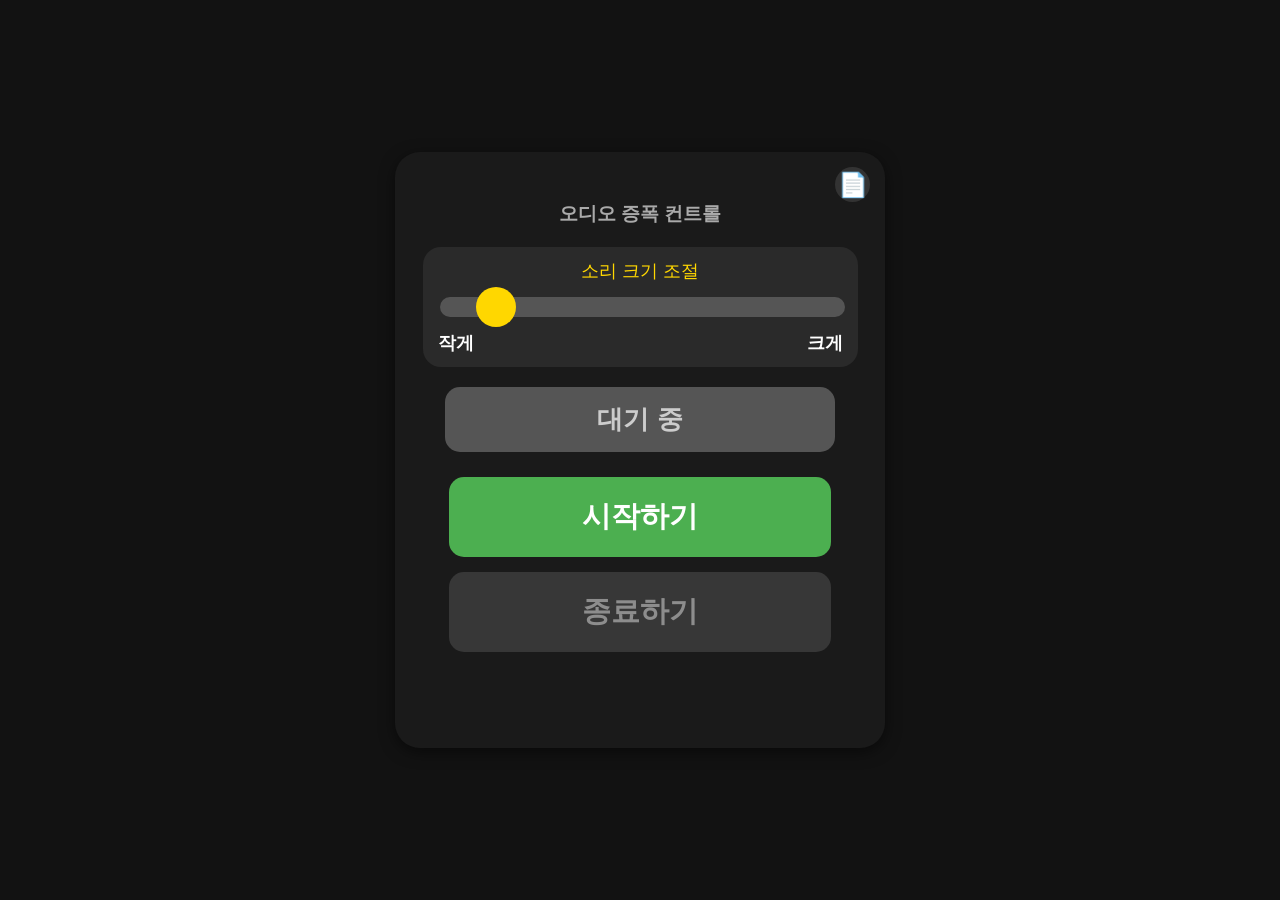
==== app.html @ fda2e76f "Final text polish: Rename buttons to 시작하기/종료하기 and center labels" ====
<!DOCTYPE html>
<html lang="ko">
<head>
    <meta charset="UTF-8">
    <meta name="viewport" content="width=device-width, initial-scale=1.0, maximum-scale=1.0, user-scalable=no">
    <title>eTOm 오디오 증폭기 열기</title>
    <link rel="manifest" href="manifest.json">
    <link rel="stylesheet" href="style.css">
    <link rel="icon" type="image/png" href="icon.png">
    <link rel="apple-touch-icon" href="icon.png">
</head>
<body>
    <div class="app-page-wrapper">
        <div class="app-functions">
            <!-- 설명서 아이콘: 우측 상단으로 이동 -->
            <div class="top-link-container">
                <a href="index.html" class="manual-link-icon" title="사용 설명서 보기">📄</a>
            </div>
            
            <h3 style="text-align: center; color: #aaa; margin-bottom: 20px;">오디오 증폭 컨트롤</h3>
            <div class="slider-container">
                <label for="volumeSlider" style="text-align: center;">소리 크기 조절</label>
                <input type="range" id="volumeSlider" min="0" max="10" step="0.1" value="1">
                <div style="display: flex; justify-content: space-between; margin-top: 10px; font-weight: bold;">
                    <span style="font-size: 1.1rem;">작게</span>
                    <span style="font-size: 1.1rem;">크게</span>
                </div>
            </div>

            <div id="statusIndicator" class="status-indicator stopped">
                <span id="statusText" style="display: block; text-align: center;">대기 중</span>
            </div>
            
            <div class="controls">
                <button id="btnStart" class="btn btn-primary">시작하기</button>
                <button id="btnStop" class="btn btn-danger" disabled>종료하기</button>
            </div>
            
            <div id="errorMessage" class="error-message"></div>
        </div>
    </div>
    
    <script src="app.js"></script>
    <script>
        if ('serviceWorker' in navigator) {
            window.addEventListener('load', () => {
                navigator.serviceWorker.register('sw.js')
                .then(registration => console.log('SW registered'))
                .catch(err => console.error('SW registration failed:', err));
            });
        }
    </script>
</body>
</html>
---- style.css ----
:root {
    --bg-color: #121212;
    --text-color: #ffffff;
    --primary-color: #4CAF50;
    --danger-color: #F44336;
    --disabled-color: #555555;
}

body {
    margin: 0;
    padding: 0;
    font-family: 'Malgun Gothic', 'Apple SD Gothic Neo', sans-serif;
    background-color: var(--bg-color);
    color: var(--text-color);
    display: flex;
    justify-content: center;
    align-items: center;
    min-height: 100vh;
    touch-action: manipulation;
}

.main-wrapper {
    width: 95%;
    max-width: 900px;
    margin: 0 auto;
    padding: 30px 10px;
}

.header {
    text-align: center;
    margin-bottom: 40px;
    background-color: #FFD700;
    padding: 30px 20px;
    border-radius: 15px;
    box-shadow: 0 4px 15px rgba(0,0,0,0.3);
}

.company-title {
    font-size: 3.5rem;
    color: #000;
    margin: 0;
    font-weight: 900;
    letter-spacing: 2px;
}

.app-subtitle-badge {
    display: inline-block;
    background-color: #1976D2;
    color: #fff;
    padding: 8px 20px;
    border-radius: 30px;
    font-size: 1.2rem;
    margin-top: 15px;
    font-weight: bold;
}

/* Split Layout (Responsive) */
.split-layout {
    display: flex;
    flex-wrap: wrap; /* Allows stacking on smaller screens */
    gap: 20px;
    margin-bottom: 50px;
}

.split-left, .split-right {
    flex: 1 1 300px; /* Grow, shrink, base width */
    background-color: #2a2a2a;
    border-radius: 20px;
    padding: 20px 15px;
    display: flex;
    flex-direction: column;
    justify-content: center;
    align-items: center;
    text-align: center;
    min-height: 100px; /* Reduced from 280px to be ~1/3 size */
    box-shadow: 0 4px 15px rgba(0,0,0,0.3);
}

.button-title {
    display: flex;
    align-items: center;
    justify-content: center;
    gap: 10px;
    font-size: 1.6rem;
    margin: 0 0 10px 0;
}

.button-logo {
    width: 28px;
    height: 28px;
    object-fit: contain;
    border-radius: 5px;
}

.button-desc {
    font-size: 1.1rem;
    color: #ddd;
    margin: 0 0 8px 0;
    line-height: 1.4;
    word-break: keep-all;
}

.button-fallback {
    font-size: 0.9rem;
    color: #888;
    margin: 0;
}

.split-left {
    cursor: pointer;
    transition: transform 0.2s, background-color 0.2s, border 0.2s;
}

/* Hover effect only for the left box since it's the interactive one */
.split-left:hover {
    background-color: #333;
    transform: translateY(-5px);
}

/* Manual placeholder removed */

.app-functions {
    position: relative; /* For positioning the manual icon inside */
    background-color: #1a1a1a;
    padding: 30px 20px;
    border-radius: 25px;
    box-shadow: 0 4px 15px rgba(0,0,0,0.5);
    width: 90%;
    margin: 0 auto;
}

.top-link-container {
    position: absolute;
    top: 15px;
    right: 15px;
}

.manual-link-icon {
    font-size: 1.5rem;
    text-decoration: none;
    color: #888;
    background-color: #333;
    width: 35px;
    height: 35px;
    display: flex;
    align-items: center;
    justify-content: center;
    border-radius: 50%;
    transition: background-color 0.2s;
}

.manual-link-icon:hover {
    background-color: #444;
}

.status-indicator {
    padding: 15px;
    border-radius: 15px;
    margin-bottom: 25px;
    font-size: 1.6rem;
    font-weight: bold;
    transition: background-color 0.3s;
    width: 80%;
    margin-left: auto;
    margin-right: auto;
}

.status-indicator.stopped {
    background-color: var(--disabled-color);
    color: #ccc;
}

.status-indicator.running {
    background-color: rgba(76, 175, 80, 0.2);
    color: var(--primary-color);
    border: 4px solid var(--primary-color);
}

.controls {
    display: flex;
    flex-direction: column;
    gap: 15px;
    margin-bottom: 30px;
    width: 85%; /* Reduce width for better mobile grip */
    margin-left: auto;
    margin-right: auto;
}

.btn {
    padding: 20px;
    font-size: 1.8rem;
    font-weight: bold;
    border: none;
    border-radius: 15px;
    cursor: pointer;
    transition: opacity 0.2s;
    color: white;
}

.btn:active {
    opacity: 0.8;
}

.btn:disabled {
    background-color: var(--disabled-color);
    cursor: not-allowed;
    opacity: 0.5;
}

.btn-primary {
    background-color: var(--primary-color);
}

.btn-danger {
    background-color: var(--danger-color);
}

.slider-container {
    background-color: #2a2a2a;
    padding: 12px 15px; /* Reduced from 20px */
    border-radius: 18px;
    margin-bottom: 20px;
    width: 90%;
    margin-left: auto;
    margin-right: auto;
}

.slider-container label {
    display: block;
    font-size: 1.1rem; /* Reduced from 1.5rem */
    margin-bottom: 12px;
    font-weight: normal; /* Made it less bold */
    color: #FFD700;
}

input[type=range] {
    -webkit-appearance: none;
    appearance: none;
    width: 100%;
    background: transparent;
}

input[type=range]::-webkit-slider-thumb {
    -webkit-appearance: none;
    height: 40px;
    width: 40px;
    border-radius: 50%;
    background: #FFD700;
    cursor: pointer;
    margin-top: -10px;
}

input[type=range]::-webkit-slider-runnable-track {
    width: 100%;
    height: 20px;
    cursor: pointer;
    background: #555;
    border-radius: 10px;
}

.error-message {
    color: var(--danger-color);
    font-size: 1.5rem;
    margin-top: 20px;
    min-height: 1.5em;
    font-weight: bold;
}

/* App Page Layout specific styles */
.app-page-wrapper {
    width: 95%;
    max-width: 500px; /* Apps are generally narrower to mimic phone UI */
    margin: 0 auto;
    padding: 20px;
    display: flex;
    flex-direction: column;
    justify-content: center;
    min-height: 90vh; /* Centers content vertically slightly better */
}

/* App header hidden to simplify UI */
.app-header {
    display: none;
}

.help-icon:hover {
    background-color: #666;
    transform: scale(1.1);
}

/* iOS Install Popup Styles */
.ios-popup {
    position: fixed;
    top: 0; 
    left: 0; 
    width: 100%; 
    height: 100%;
    background-color: rgba(0, 0, 0, 0.85);
    display: flex; /* Changed from default 'none' by JS */
    justify-content: center;
    align-items: center;
    z-index: 1000;
    padding: 20px;
    box-sizing: border-box;
}

.ios-popup-content {
    background-color: #2a2a2a;
    padding: 35px 25px;
    border-radius: 20px;
    text-align: center;
    position: relative;
    max-width: 350px;
    width: 100%;
    box-shadow: 0 10px 30px rgba(0,0,0,0.8);
    border: 1px solid #444;
}

.close-popup {
    position: absolute;
    top: 10px; 
    right: 20px;
    font-size: 2.5rem;
    cursor: pointer;
    color: #888;
    line-height: 1;
    transition: color 0.2s;
}

.close-popup:hover { 
    color: #fff; 
}
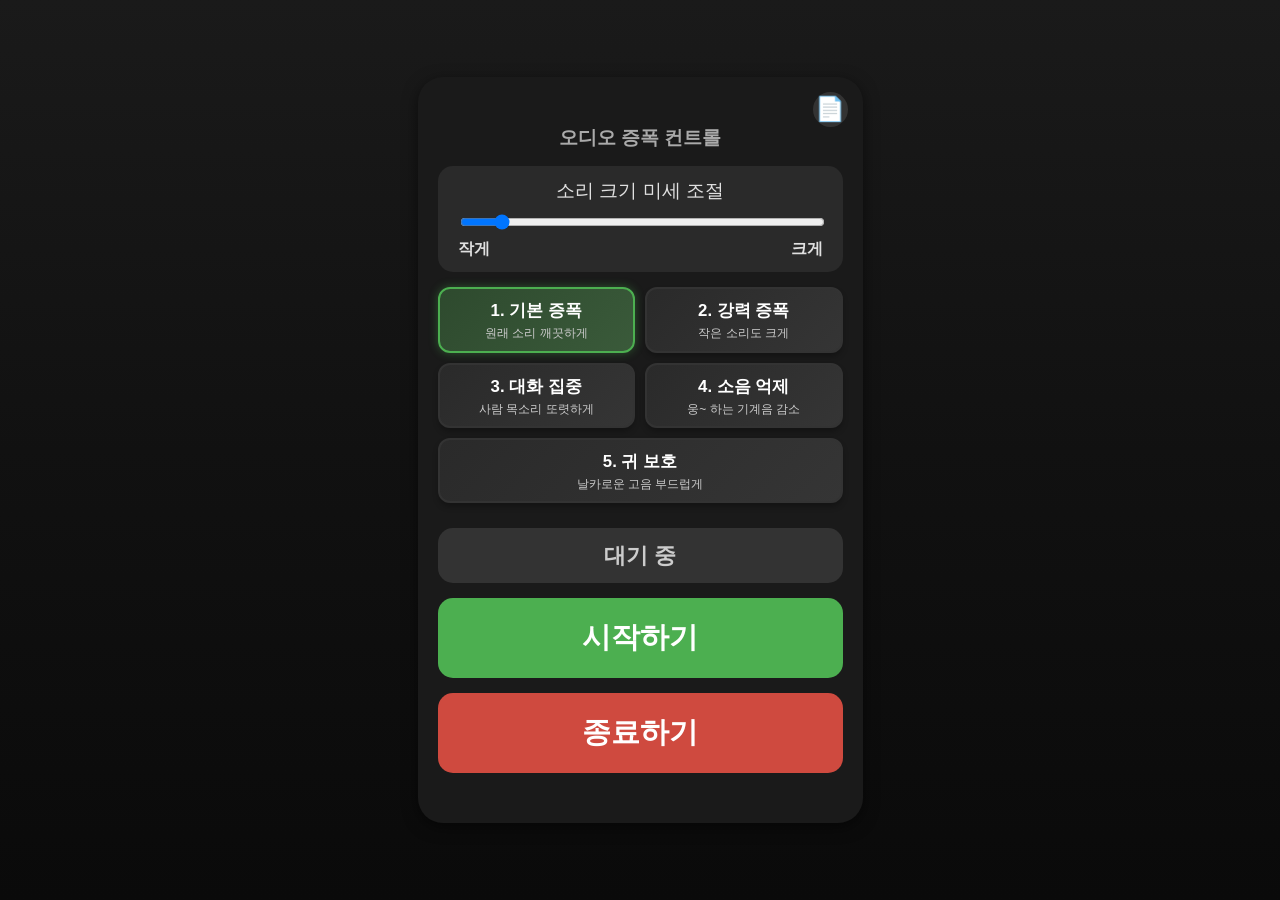
==== commit 847a29cd: "Add 5 audio preset modes, refine slider UI, and add manual popup" ====
--- a/app.html
+++ b/app.html
@@ -17,14 +17,38 @@
                 <a href="index.html" class="manual-link-icon" title="사용 설명서 보기">📄</a>
             </div>
             
-            <h3 style="text-align: center; color: #aaa; margin-bottom: 20px;">오디오 증폭 컨트롤</h3>
+            <h3 style="text-align: center; color: #aaa; margin-bottom: 15px;">오디오 증폭 컨트롤</h3>
             <div class="slider-container">
-                <label for="volumeSlider" style="text-align: center;">소리 크기 조절</label>
+                <label for="volumeSlider" style="text-align: center;">소리 크기 미세 조절</label>
                 <input type="range" id="volumeSlider" min="0" max="10" step="0.1" value="1">
-                <div style="display: flex; justify-content: space-between; margin-top: 10px; font-weight: bold;">
-                    <span style="font-size: 1.1rem;">작게</span>
-                    <span style="font-size: 1.1rem;">크게</span>
+                <div style="display: flex; justify-content: space-between; margin-top: 5px; font-weight: bold;">
+                    <span style="font-size: 1rem;">작게</span>
+                    <span style="font-size: 1rem;">크게</span>
                 </div>
+            </div>
+
+            <!-- Preset Buttons -->
+            <div class="preset-grid">
+                <button class="preset-btn active" id="btnMode1">
+                    <div class="preset-title">1. 기본 증폭</div>
+                    <div class="preset-desc">원래 소리 깨끗하게</div>
+                </button>
+                <button class="preset-btn" id="btnMode2">
+                    <div class="preset-title">2. 강력 증폭</div>
+                    <div class="preset-desc">작은 소리도 크게</div>
+                </button>
+                <button class="preset-btn" id="btnMode3">
+                    <div class="preset-title">3. 대화 집중</div>
+                    <div class="preset-desc">사람 목소리 또렷하게</div>
+                </button>
+                <button class="preset-btn" id="btnMode4">
+                    <div class="preset-title">4. 소음 억제</div>
+                    <div class="preset-desc">웅~ 하는 기계음 감소</div>
+                </button>
+                <button class="preset-btn" id="btnMode5">
+                    <div class="preset-title">5. 귀 보호</div>
+                    <div class="preset-desc">날카로운 고음 부드럽게</div>
+                </button>
             </div>
 
             <div id="statusIndicator" class="status-indicator stopped">
--- a/style.css
+++ b/style.css
@@ -1,132 +1,208 @@
+html {
+    font-size: clamp(12px, 3.8vw, 16px);
+}
+
 :root {
-    --bg-color: #121212;
+    --bg-color: #0a0a0a;
     --text-color: #ffffff;
-    --primary-color: #4CAF50;
-    --danger-color: #F44336;
-    --disabled-color: #555555;
+    --primary-color: #1a1a2e; /* Dark navy */
+    --accent-color: #e0e0e0;
+    --danger-color: #cf4a3f;
+    --disabled-color: #333333;
+    --card-bg: #1e1e1e;
 }
 
 body {
     margin: 0;
     padding: 0;
     font-family: 'Malgun Gothic', 'Apple SD Gothic Neo', sans-serif;
-    background-color: var(--bg-color);
-    color: var(--text-color);
-    display: flex;
-    justify-content: center;
-    align-items: center;
+    background: linear-gradient(180deg, #1a1a1a 0%, #111111 50%, #0a0a0a 100%);
+    color: #e0e0e0;
     min-height: 100vh;
-    touch-action: manipulation;
-}
-
-.main-wrapper {
-    width: 95%;
-    max-width: 900px;
-    margin: 0 auto;
-    padding: 30px 10px;
-}
-
-.header {
-    text-align: center;
-    margin-bottom: 40px;
-    background-color: #FFD700;
-    padding: 30px 20px;
+    display: flex;
+    flex-direction: column;
+    align-items: center;
+    overflow-x: hidden;
+}
+
+.header-outer {
+    width: 100%;
+    background: linear-gradient(135deg, #1a1a1a 0%, #0a0a0a 100%);
+    display: flex;
+    justify-content: center;
+    padding: 25px 0;
+    box-shadow: 0 4px 15px rgba(0,0,0,0.2);
+    border-bottom: 1.5px solid rgba(255,255,255,0.1);
+}
+
+/* Landing Page Wrapper */
+.landing-wrapper {
+    width: 86%;
+    max-width: 450px;
+    padding: 30px 0 40px 0;
+    box-sizing: border-box;
+    display: flex;
+    flex-direction: column;
+    align-items: center;
+    gap: 20px;
+}
+
+/* Header Logo Area */
+.landing-header {
+    display: flex;
+    align-items: center;
+    justify-content: center;
+    gap: 15px;
+    max-width: 600px;
+    width: 100%;
+}
+
+.landing-logo {
+    width: 60px;
+    height: 60px;
+    object-fit: contain;
+}
+
+.landing-title {
+    font-size: 2.5rem;
+    color: white;
+    font-weight: 800;
+    margin: 0;
+    text-transform: lowercase;
+}
+
+/* Card Base Style (ensures identical size and shape) */
+.card-base {
+    width: 100%;
+    border-radius: 25px;
+    padding: 20px;
+    border: 5px solid #444444; /* Gray border for black theme */
+    box-shadow: 0 15px 40px rgba(0, 0, 0, 0.2); /* Deeper shadow */
+    box-sizing: border-box; 
+}
+
+/* Main Action Card */
+.main-card {
+    background-color: #1e1e1e; /* Dark card background */
+}
+
+.card-header {
+    background-color: #000000;
+    color: white;
+    padding: 12px 25px;
+    text-align: center;
+    font-size: 1.6rem;
+    font-weight: bold;
+    border-radius: 15px; /* Rounded box header */
+    margin-bottom: 20px;
+}
+
+.card-body {
+    padding: 0;
+    display: flex;
+    flex-direction: row; /* Horizontal layout */
+    gap: 15px;
+}
+
+.action-btn {
+    flex: 1; /* Equal width */
+    display: flex;
+    flex-direction: column; /* Stack text inside button */
+    align-items: center;
+    justify-content: center;
+    background: linear-gradient(135deg, #2a2a2a 0%, #3a3a3a 100%);
+    color: white;
+    padding: 25px 10px;
     border-radius: 15px;
-    box-shadow: 0 4px 15px rgba(0,0,0,0.3);
-}
-
-.company-title {
-    font-size: 3.5rem;
-    color: #000;
-    margin: 0;
-    font-weight: 900;
-    letter-spacing: 2px;
-}
-
-.app-subtitle-badge {
+    font-size: 1.6rem;
+    font-weight: bold;
+    text-decoration: none;
+    border: none;
+    cursor: pointer;
+    transition: transform 0.1s;
+    box-shadow: 
+        0 4px 6px -1px rgba(0, 0, 0, 0.5),
+        0 2px 4px -1px rgba(0, 0, 0, 0.4),
+        inset 0 1px 1px rgba(255, 255, 255, 0.05);
+}
+
+.action-btn:active {
+    transform: scale(0.98);
+}
+
+.action-btn.secondary {
+    background-color: #333333;
+}
+
+.btn-sub-text {
+    display: block;
+    font-size: 0.8rem;
+    font-weight: normal;
+    margin-top: 5px;
+    opacity: 0.8;
+}
+
+.info-banner {
+    background-color: #000000;
+    border: 5px solid #444444; /* Gray border for black theme */
+    position: relative;
+    overflow: hidden;
+    display: flex;
+    flex-direction: column;
+    align-items: center;
+    justify-content: center;
+    height: 230px; /* Restored to original fixed height */
+    box-shadow: 0 15px 40px rgba(0, 0, 0, 0.2); /* Deeper shadow */
+}
+
+.banner-badge {
+    background-color: #2a2a2a;
+    color: white;
+    padding: 8px clamp(10px, 4vw, 30px);
     display: inline-block;
-    background-color: #1976D2;
-    color: #fff;
-    padding: 8px 20px;
-    border-radius: 30px;
-    font-size: 1.2rem;
-    margin-top: 15px;
-    font-weight: bold;
-}
-
-/* Split Layout (Responsive) */
-.split-layout {
-    display: flex;
-    flex-wrap: wrap; /* Allows stacking on smaller screens */
-    gap: 20px;
-    margin-bottom: 50px;
-}
-
-.split-left, .split-right {
-    flex: 1 1 300px; /* Grow, shrink, base width */
-    background-color: #2a2a2a;
-    border-radius: 20px;
-    padding: 20px 15px;
-    display: flex;
-    flex-direction: column;
-    justify-content: center;
-    align-items: center;
-    text-align: center;
-    min-height: 100px; /* Reduced from 280px to be ~1/3 size */
-    box-shadow: 0 4px 15px rgba(0,0,0,0.3);
-}
-
-.button-title {
-    display: flex;
-    align-items: center;
-    justify-content: center;
-    gap: 10px;
-    font-size: 1.6rem;
-    margin: 0 0 10px 0;
-}
-
-.button-logo {
-    width: 28px;
-    height: 28px;
-    object-fit: contain;
-    border-radius: 5px;
-}
-
-.button-desc {
-    font-size: 1.1rem;
-    color: #ddd;
-    margin: 0 0 8px 0;
-    line-height: 1.4;
-    word-break: keep-all;
-}
-
-.button-fallback {
+    position: absolute;
+    top: 0;
+    left: 50%;
+    transform: translateX(-50%);
+    border-bottom-left-radius: 10px;
+    border-bottom-right-radius: 10px;
+    font-weight: bold;
+    font-size: min(1.1rem, 4.2vw);
+    white-space: nowrap;
+    z-index: 2;
+}
+
+.banner-content {
+    position: relative; /* Added to support absolute image positioning */
+    padding-top: 30px;
+    display: flex;
+    flex-direction: column;
+    align-items: center;
+    width: 100%;
+    height: 100%; /* Fill the card-base height */
+    box-sizing: border-box;
+    justify-content: flex-end; /* Push content to bottom */
+}
+
+.banner-footer {
+    margin-bottom: 5px;
     font-size: 0.9rem;
-    color: #888;
-    margin: 0;
-}
-
-.split-left {
-    cursor: pointer;
-    transition: transform 0.2s, background-color 0.2s, border 0.2s;
-}
-
-/* Hover effect only for the left box since it's the interactive one */
-.split-left:hover {
-    background-color: #333;
-    transform: translateY(-5px);
-}
-
-/* Manual placeholder removed */
-
+    font-weight: bold;
+    color: #cccccc; /* Light text for dark background */
+    text-align: center;
+    width: 100%;
+}
+
+/* Existing App UI Styles (Retained for app.html) */
 .app-functions {
-    position: relative; /* For positioning the manual icon inside */
+    position: relative;
     background-color: #1a1a1a;
     padding: 30px 20px;
     border-radius: 25px;
     box-shadow: 0 4px 15px rgba(0,0,0,0.5);
     width: 90%;
     margin: 0 auto;
+    overflow: hidden;
 }
 
 .top-link-container {
@@ -146,23 +222,15 @@
     align-items: center;
     justify-content: center;
     border-radius: 50%;
-    transition: background-color 0.2s;
-}
-
-.manual-link-icon:hover {
-    background-color: #444;
 }
 
 .status-indicator {
-    padding: 15px;
+    padding: 12px;
     border-radius: 15px;
-    margin-bottom: 25px;
-    font-size: 1.6rem;
-    font-weight: bold;
-    transition: background-color 0.3s;
-    width: 80%;
-    margin-left: auto;
-    margin-right: auto;
+    margin-bottom: 15px;
+    font-size: 1.4rem;
+    font-weight: bold;
+    text-align: center;
 }
 
 .status-indicator.stopped {
@@ -172,18 +240,15 @@
 
 .status-indicator.running {
     background-color: rgba(76, 175, 80, 0.2);
-    color: var(--primary-color);
-    border: 4px solid var(--primary-color);
+    color: #4CAF50;
+    border: 4px solid #4CAF50;
 }
 
 .controls {
     display: flex;
     flex-direction: column;
     gap: 15px;
-    margin-bottom: 30px;
-    width: 85%; /* Reduce width for better mobile grip */
-    margin-left: auto;
-    margin-right: auto;
+    width: 100%;
 }
 
 .btn {
@@ -193,110 +258,106 @@
     border: none;
     border-radius: 15px;
     cursor: pointer;
-    transition: opacity 0.2s;
-    color: white;
-}
-
-.btn:active {
-    opacity: 0.8;
-}
-
-.btn:disabled {
-    background-color: var(--disabled-color);
-    cursor: not-allowed;
-    opacity: 0.5;
-}
-
-.btn-primary {
-    background-color: var(--primary-color);
-}
-
-.btn-danger {
-    background-color: var(--danger-color);
-}
+    color: white;
+}
+
+.btn-primary { background-color: #4CAF50; }
+.btn-danger { background-color: var(--danger-color); }
 
 .slider-container {
     background-color: #2a2a2a;
-    padding: 12px 15px; /* Reduced from 20px */
-    border-radius: 18px;
-    margin-bottom: 20px;
-    width: 90%;
-    margin-left: auto;
-    margin-right: auto;
+    padding: 12px 20px; /* Reduced vertical padding */
+    border-radius: 15px;
+    margin-bottom: 15px; /* Reduced margin */
+    width: 100%;
+    box-sizing: border-box;
 }
 
 .slider-container label {
     display: block;
-    font-size: 1.1rem; /* Reduced from 1.5rem */
-    margin-bottom: 12px;
-    font-weight: normal; /* Made it less bold */
-    color: #FFD700;
+    font-size: 1.2rem; /* Reduced font size to save space */
+    margin-bottom: 8px;
+    color: var(--accent-color);
+    text-align: center;
 }
 
 input[type=range] {
-    -webkit-appearance: none;
-    appearance: none;
-    width: 100%;
-    background: transparent;
-}
-
-input[type=range]::-webkit-slider-thumb {
-    -webkit-appearance: none;
-    height: 40px;
-    width: 40px;
-    border-radius: 50%;
-    background: #FFD700;
-    cursor: pointer;
-    margin-top: -10px;
-}
-
-input[type=range]::-webkit-slider-runnable-track {
-    width: 100%;
-    height: 20px;
-    cursor: pointer;
-    background: #555;
-    border-radius: 10px;
+    width: 100%;
 }
 
 .error-message {
     color: var(--danger-color);
-    font-size: 1.5rem;
+    font-size: 1.2rem;
     margin-top: 20px;
-    min-height: 1.5em;
-    font-weight: bold;
-}
-
-/* App Page Layout specific styles */
+    text-align: center;
+}
+
+/* Preset Buttons Grid */
+.preset-grid {
+    display: grid;
+    grid-template-columns: 1fr 1fr;
+    gap: 10px;
+    margin-bottom: 25px;
+    width: 100%;
+}
+.preset-btn:nth-child(5) {
+    grid-column: span 2; /* 5th button takes full width */
+}
+.preset-btn {
+    background: linear-gradient(135deg, #2a2a2a 0%, #353535 100%);
+    border: 2px solid #333;
+    border-radius: 12px;
+    padding: 10px;
+    color: white;
+    text-align: center;
+    cursor: pointer;
+    transition: all 0.2s;
+    display: flex;
+    flex-direction: column;
+    justify-content: center;
+    align-items: center;
+    box-shadow: 0 4px 6px -1px rgba(0, 0, 0, 0.3);
+}
+.preset-btn:active {
+    transform: scale(0.97);
+}
+.preset-btn.active {
+    border-color: #4CAF50;
+    box-shadow: 0 0 10px rgba(76, 175, 80, 0.4);
+    background: linear-gradient(135deg, #2e4a2e 0%, #3a5a3a 100%);
+}
+.preset-title {
+    font-size: 1.05rem;
+    font-weight: bold;
+    margin-bottom: 4px;
+    color: #fff;
+}
+.preset-desc {
+    font-size: 0.75rem;
+    color: #ccc;
+    word-break: keep-all;
+    line-height: 1.2;
+}
+
 .app-page-wrapper {
-    width: 95%;
-    max-width: 500px; /* Apps are generally narrower to mimic phone UI */
+    width: 86%;
+    max-width: 450px;
     margin: 0 auto;
-    padding: 20px;
-    display: flex;
-    flex-direction: column;
-    justify-content: center;
-    min-height: 90vh; /* Centers content vertically slightly better */
-}
-
-/* App header hidden to simplify UI */
-.app-header {
-    display: none;
-}
-
-.help-icon:hover {
-    background-color: #666;
-    transform: scale(1.1);
+    padding: 20px 0;
+    box-sizing: border-box;
+    display: flex;
+    flex-direction: column;
+    justify-content: center;
+    min-height: 100vh;
 }
 
 /* iOS Install Popup Styles */
 .ios-popup {
     position: fixed;
-    top: 0; 
-    left: 0; 
-    width: 100%; 
-    height: 100%;
+    top: 0; left: 0; 
+    width: 100%; height: 100%;
     background-color: rgba(0, 0, 0, 0.85);
-    display: flex; /* Changed from default 'none' by JS */
+    display: flex;
     justify-content: center;
     align-items: center;
     z-index: 1000;
@@ -314,19 +375,13 @@
     width: 100%;
     box-shadow: 0 10px 30px rgba(0,0,0,0.8);
     border: 1px solid #444;
+    color: white;
 }
 
 .close-popup {
     position: absolute;
-    top: 10px; 
-    right: 20px;
+    top: 10px; right: 20px;
     font-size: 2.5rem;
     cursor: pointer;
     color: #888;
-    line-height: 1;
-    transition: color 0.2s;
-}
-
-.close-popup:hover { 
-    color: #fff; 
-}
+}
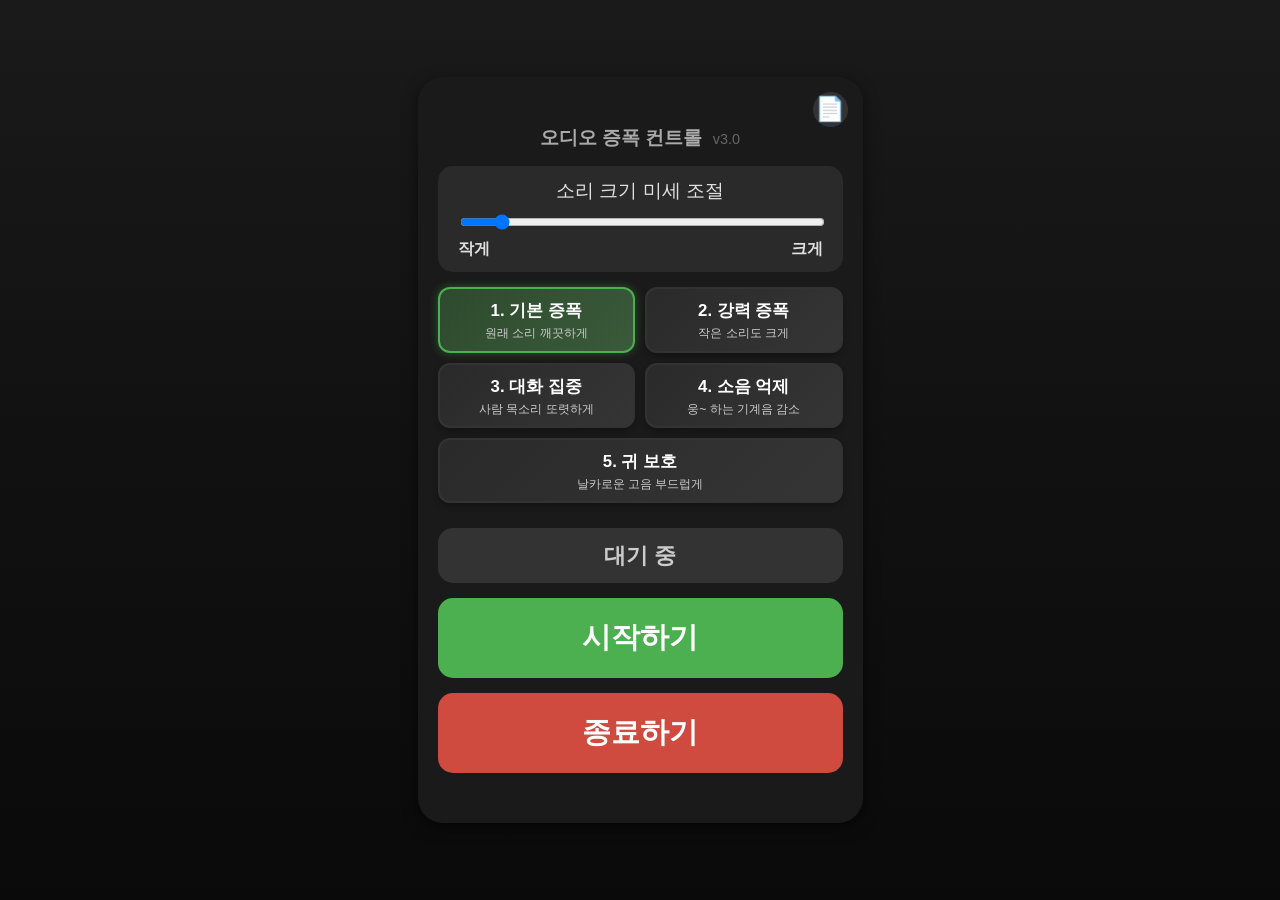
==== commit 9dd8108f: "Add version v3.0 indicator next to title and bump cache" ====
--- a/app.html
+++ b/app.html
@@ -14,10 +14,10 @@
         <div class="app-functions">
             <!-- 설명서 아이콘: 우측 상단으로 이동 -->
             <div class="top-link-container">
-                <a href="index.html" class="manual-link-icon" title="사용 설명서 보기">📄</a>
+                <a href="#" id="appManualBtn" class="manual-link-icon" title="사용 설명서 보기">📄</a>
             </div>
             
-            <h3 style="text-align: center; color: #aaa; margin-bottom: 15px;">오디오 증폭 컨트롤</h3>
+            <h3 style="text-align: center; color: #aaa; margin-bottom: 15px;">오디오 증폭 컨트롤 <span style="font-size: 0.9rem; color: #666; font-weight: normal; margin-left: 5px;">v3.0</span></h3>
             <div class="slider-container">
                 <label for="volumeSlider" style="text-align: center;">소리 크기 미세 조절</label>
                 <input type="range" id="volumeSlider" min="0" max="10" step="0.1" value="1">
@@ -63,6 +63,19 @@
             <div id="errorMessage" class="error-message"></div>
         </div>
     </div>
+
+    <!-- 사용설명서 이미지 팝업 -->
+    <div id="manualPopup" class="ios-popup" style="display: none;">
+        <div class="ios-popup-content" style="padding: 15px; max-width: 90%; width: 500px; background-color: #1a1a1a; max-height: 85vh; display: flex; flex-direction: column;">
+            <div style="text-align: right; margin-bottom: 10px;">
+                <span id="closeManualPopup" style="font-size: 2.5rem; cursor: pointer; color: #888; line-height: 1;">&times;</span>
+            </div>
+            <div style="overflow-y: auto; border-radius: 10px;">
+                <!-- 세로로 긴 이미지가 화면 폭에 맞게 채워지고 위아래로 길게 스크롤 됩니다 -->
+                <img src="manul_image.png" alt="사용설명서" id="manualImage" style="width: 100%; height: auto; display: block;">
+            </div>
+        </div>
+    </div>
     
     <script src="app.js"></script>
     <script>
@@ -73,6 +86,24 @@
                 .catch(err => console.error('SW registration failed:', err));
             });
         }
+
+        // 사용설명서 버튼 클릭 시 팝업 열기
+        document.getElementById('appManualBtn').addEventListener('click', (e) => {
+            e.preventDefault();
+            document.getElementById('manualPopup').style.display = 'flex';
+        });
+
+        // 사용설명서 팝업 닫기
+        document.getElementById('closeManualPopup').addEventListener('click', () => {
+            document.getElementById('manualPopup').style.display = 'none';
+        });
+
+        // 팝업 바깥 어두운 배경 클릭 시 닫기
+        document.getElementById('manualPopup').addEventListener('click', (e) => {
+            if (e.target === document.getElementById('manualPopup')) {
+                document.getElementById('manualPopup').style.display = 'none';
+            }
+        });
     </script>
 </body>
 </html>
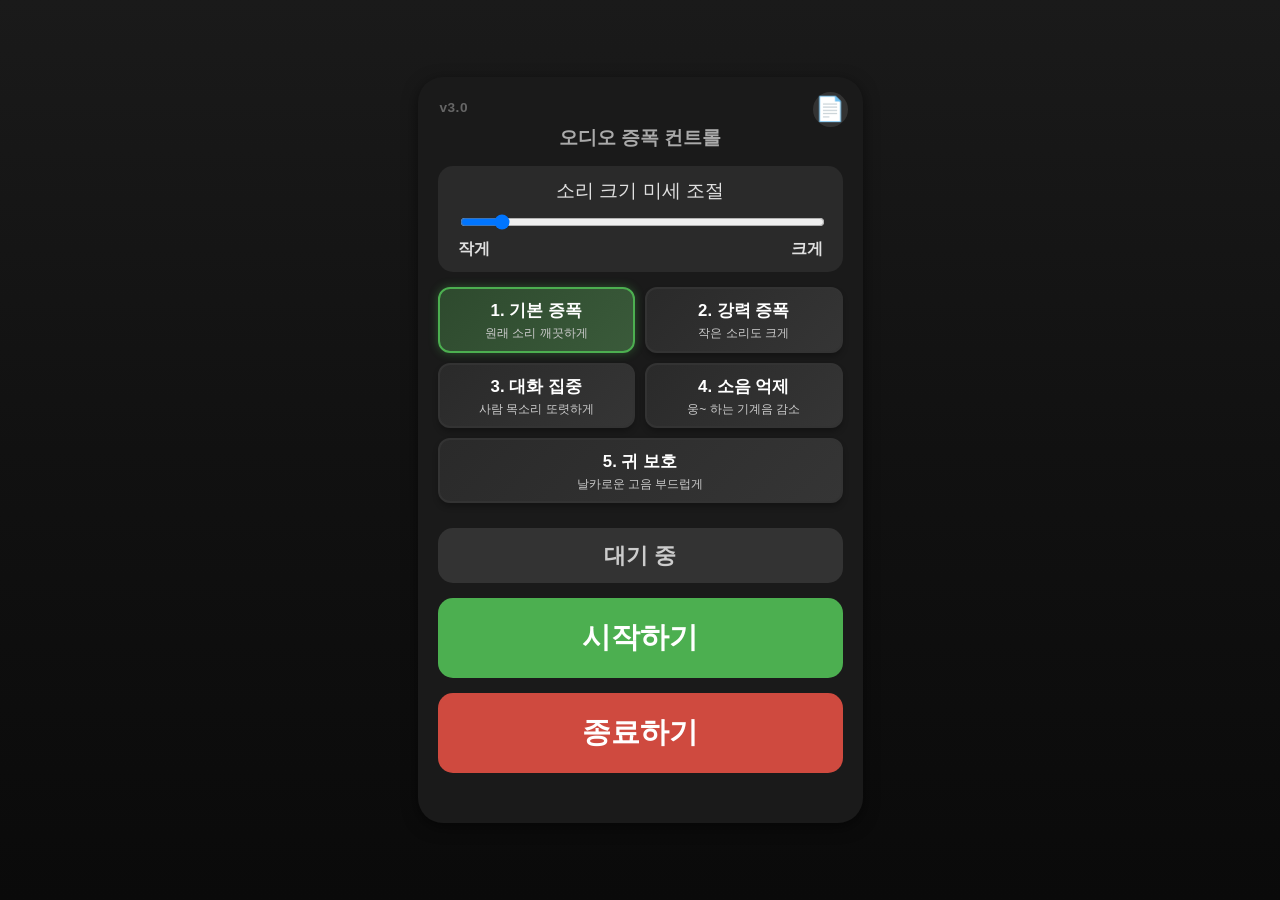
==== commit ce0573fa: "Move version indicator to top-left and restore centered header" ====
--- a/app.html
+++ b/app.html
@@ -12,12 +12,15 @@
 <body>
     <div class="app-page-wrapper">
         <div class="app-functions">
+            <!-- 버전 표시: 좌측 상단 -->
+            <div style="position: absolute; top: 23px; left: 22px; font-size: 0.85rem; color: #666; font-weight: bold; letter-spacing: 0.5px;">v3.0</div>
+
             <!-- 설명서 아이콘: 우측 상단으로 이동 -->
             <div class="top-link-container">
                 <a href="#" id="appManualBtn" class="manual-link-icon" title="사용 설명서 보기">📄</a>
             </div>
             
-            <h3 style="text-align: center; color: #aaa; margin-bottom: 15px;">오디오 증폭 컨트롤 <span style="font-size: 0.9rem; color: #666; font-weight: normal; margin-left: 5px;">v3.0</span></h3>
+            <h3 style="text-align: center; color: #aaa; margin-bottom: 15px;">오디오 증폭 컨트롤</h3>
             <div class="slider-container">
                 <label for="volumeSlider" style="text-align: center;">소리 크기 미세 조절</label>
                 <input type="range" id="volumeSlider" min="0" max="10" step="0.1" value="1">
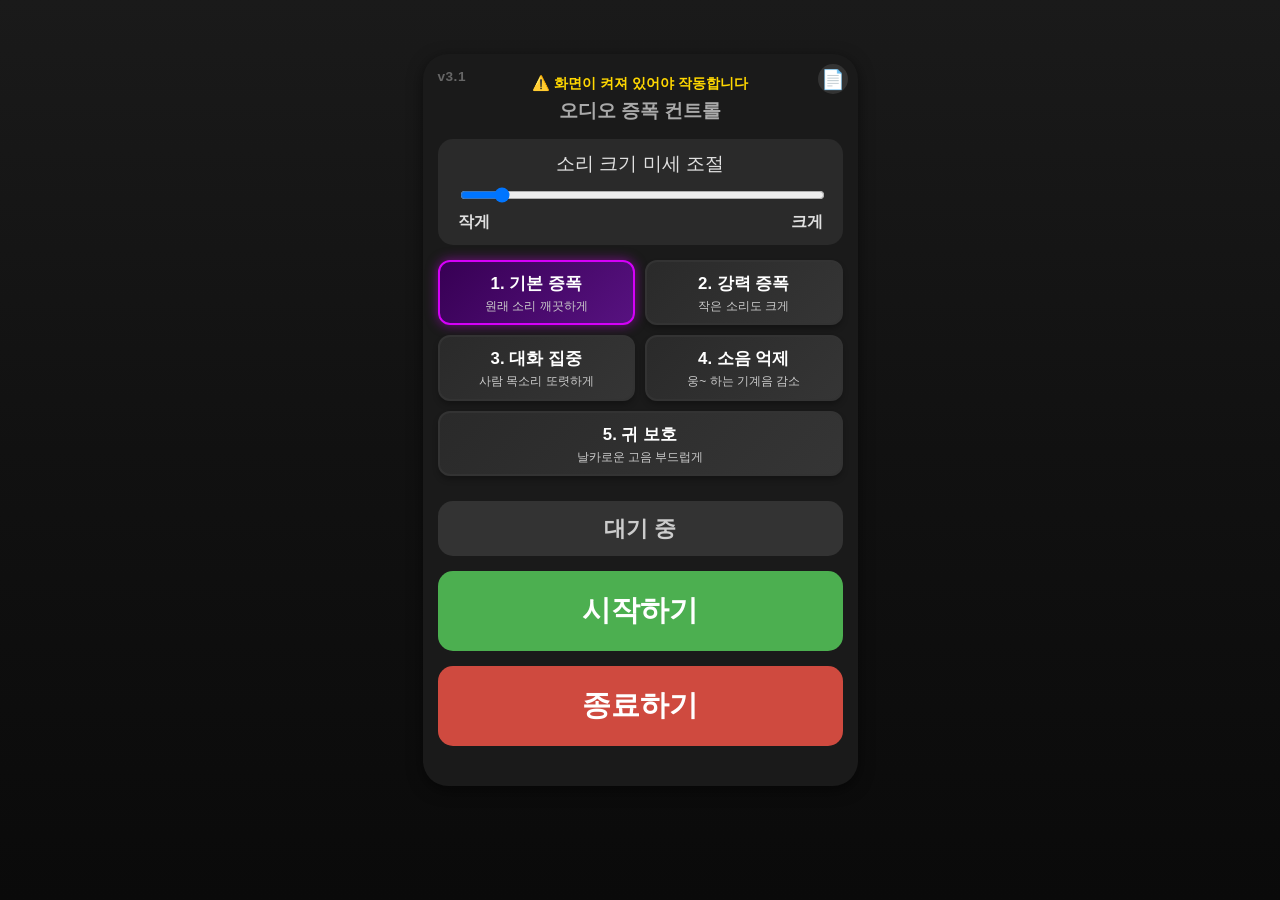
==== commit 6291e48c: "Add screen on warning, adjust layout for older phones, bump cache to v7" ====
--- a/app.html
+++ b/app.html
@@ -13,14 +13,15 @@
     <div class="app-page-wrapper">
         <div class="app-functions">
             <!-- 버전 표시: 좌측 상단 -->
-            <div style="position: absolute; top: 23px; left: 22px; font-size: 0.85rem; color: #666; font-weight: bold; letter-spacing: 0.5px;">v3.0</div>
+            <div style="position: absolute; top: 15px; left: 15px; font-size: 0.85rem; color: #666; font-weight: bold; letter-spacing: 0.5px;">v3.1</div>
 
             <!-- 설명서 아이콘: 우측 상단으로 이동 -->
-            <div class="top-link-container">
-                <a href="#" id="appManualBtn" class="manual-link-icon" title="사용 설명서 보기">📄</a>
+            <div class="top-link-container" style="top: 10px; right: 10px;">
+                <a href="#" id="appManualBtn" class="manual-link-icon" title="사용 설명서 보기" style="width: 30px; height: 30px; font-size: 1.2rem;">📄</a>
             </div>
             
-            <h3 style="text-align: center; color: #aaa; margin-bottom: 15px;">오디오 증폭 컨트롤</h3>
+            <div style="text-align: center; color: #FFD700; font-size: 0.9rem; font-weight: bold; margin-bottom: 5px;">⚠️ 화면이 켜져 있어야 작동합니다</div>
+            <h3 style="text-align: center; color: #aaa; margin-top: 0; margin-bottom: 15px;">오디오 증폭 컨트롤</h3>
             <div class="slider-container">
                 <label for="volumeSlider" style="text-align: center;">소리 크기 미세 조절</label>
                 <input type="range" id="volumeSlider" min="0" max="10" step="0.1" value="1">
--- a/style.css
+++ b/style.css
@@ -197,7 +197,7 @@
 .app-functions {
     position: relative;
     background-color: #1a1a1a;
-    padding: 30px 20px;
+    padding: 20px 15px; /* Reduced vertical footprint */
     border-radius: 25px;
     box-shadow: 0 4px 15px rgba(0,0,0,0.5);
     width: 90%;
@@ -322,9 +322,9 @@
     transform: scale(0.97);
 }
 .preset-btn.active {
-    border-color: #4CAF50;
-    box-shadow: 0 0 10px rgba(76, 175, 80, 0.4);
-    background: linear-gradient(135deg, #2e4a2e 0%, #3a5a3a 100%);
+    border-color: #D500F9; /* Bright Magenta */
+    box-shadow: 0 0 12px rgba(213, 0, 249, 0.5);
+    background: linear-gradient(135deg, #370054 0%, #571280 100%);
 }
 .preset-title {
     font-size: 1.05rem;
@@ -343,11 +343,11 @@
     width: 86%;
     max-width: 450px;
     margin: 0 auto;
-    padding: 20px 0;
-    box-sizing: border-box;
-    display: flex;
-    flex-direction: column;
-    justify-content: center;
+    padding: 6vh 0 20px 0; /* Pushed box upwards instead of strict centering */
+    box-sizing: border-box;
+    display: flex;
+    flex-direction: column;
+    justify-content: flex-start;
     min-height: 100vh;
 }
 
